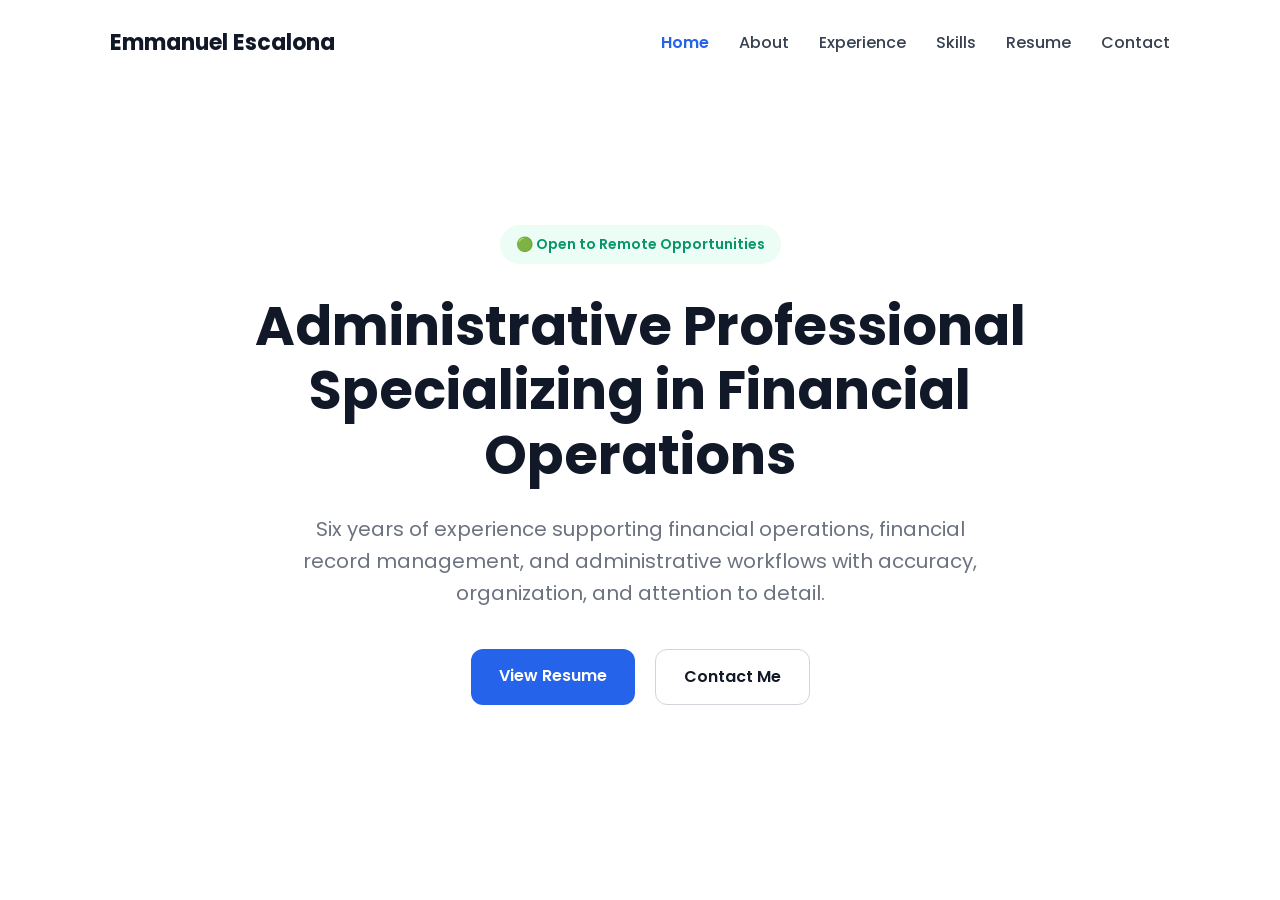
==== index.html @ cd3d1777 "Update index.html" ====
<!DOCTYPE html>
<html lang="en">

<head>

    <meta charset="UTF-8">

    <meta name="viewport" content="width=device-width, initial-scale=1.0">
    <link rel="icon" type="image/png" href="assets/images/favicon.png">

    <title>Emmanuel Escalona | Administrative & Operations Professional</title>

    <link rel="preconnect" href="https://fonts.googleapis.com">

    <link rel="preconnect" href="https://fonts.gstatic.com" crossorigin>

    <link href="https://fonts.googleapis.com/css2?family=Poppins:wght@400;500;600;700&display=swap" rel="stylesheet">

    <link rel="stylesheet" href="css/style.css">

</head>

<body>

<header>

<nav class="navbar">

<div class="logo">

Emmanuel Escalona

</div>

<nav>
    <ul class="nav-links">
        <li><a href="index.html" class="active">Home</a></li>
        <li><a href="about.html">About</a></li>
        <li><a href="experience.html">Experience</a></li>
        <li><a href="skills.html">Skills</a></li>
        <li><a href="resume.html">Resume</a></li>
        <li><a href="contact.html">Contact</a></li>
    </ul>
</nav>

</nav>

</header>

<!-- =========================================
     HERO SECTION
     Professional Introduction
========================================= -->
    
<section class="hero">

<p class="status">

🟢 Open to Remote Opportunities

</p>

<h1>

Administrative Professional
Specializing in Financial Operations

</h1>

<p class="hero-description">

Six years of experience supporting financial operations,
financial record management, and administrative workflows with
accuracy, organization, and attention to detail.

</p>

<div class="hero-buttons">

    <a href="resume.html" class="btn-primary">
        View Resume
    </a>

    <a href="contact.html" class="btn-secondary">
        Contact Me
    </a>

</div>

</section>

<!-- End Hero Section -->
    
    
<script src="js/script.js"></script>

</body>

</html>
---- css/style.css ----
*{
margin:0;
padding:0;
box-sizing:border-box;
}

body{

font-family:'Poppins',sans-serif;

background:#ffffff;

color:#111827;

line-height:1.6;

}

/* ==========================================
   Navigation SECTION
========================================== */


.navbar{

max-width:1100px;

margin:auto;

display:flex;

justify-content:space-between;

align-items:center;

padding:25px 20px;

}

.logo{

font-size:22px;

font-weight:700;

}

.nav-links{

display:flex;

gap:30px;

list-style:none;

}

.nav-links a{

    text-decoration:none;

    color:#374151;

    font-weight:500;

    transition:
        color .3s ease;

}

.nav-links a:hover{

color:#2563EB;

}

.nav-links a.active{

    color:#2563EB;

    font-weight:600;

}

/* ==========================================
   HERO SECTION
========================================== */


.hero{

max-width:900px;

margin:120px auto;

padding:20px;

text-align:center;

}

.status{

display:inline-block;

background:#ECFDF5;

color:#059669;

padding:8px 16px;

border-radius:50px;

font-size:14px;

font-weight:600;

margin-bottom:30px;

}

.hero h1{

font-size:54px;

line-height:1.2;

margin-bottom:25px;

}

.hero-description{

font-size:20px;

color:#6B7280;

max-width:700px;

margin:auto;

margin-bottom:40px;

}

.hero-buttons{

display:flex;

justify-content:center;

gap:20px;

}

.btn-primary{

    background:#2563EB;

    color:white;

    padding:14px 28px;

    border-radius:12px;

    text-decoration:none;

    font-weight:600;

    transition:transform .3s ease,
               box-shadow .3s ease,
               background-color .3s ease;

}

.btn-primary:hover{

    background:#1D4ED8;

    transform:translateY(-3px);

    box-shadow:0 10px 20px rgba(37,99,235,.25);

}

.btn-secondary{

    border:1px solid #D1D5DB;

    padding:14px 28px;

    border-radius:12px;

    text-decoration:none;

    color:#111827;

    font-weight:600;

    transition:transform .3s ease,
               background-color .3s ease,
               box-shadow .3s ease;

}

.btn-secondary:hover{

    background:#F9FAFB;

    transform:translateY(-3px);

    box-shadow:0 10px 20px rgba(0,0,0,.08);

}

/* Mobile Hero */

@media (max-width:768px){

    .hero{

        margin:60px auto;
        padding:20px;

    }

    .hero h1{

        font-size:36px;

    }

    .hero-description{

        font-size:18px;

    }

    .hero-buttons{

        flex-direction:column;
        align-items:center;

    }

    .hero-buttons a{

        width:220px;
        text-align:center;

    }

}

/* End Hero Section */

   
/* ==========================================
   ABOUT PAGE
========================================== */


.about{

    padding:120px 10%;

}


.about-container{

    display:flex;

    align-items:center;

    justify-content:center;

    gap:60px;

}


.about-image{

    width:300px;
    height:300px;

}


.about-image img{

    width:100%;

    height:100%;

    object-fit:cover;

    border-radius:50%;

    transition:transform .3s ease,
               box-shadow .3s ease;

}

.about-image img:hover{

    transform:scale(1.03);

    box-shadow:0 12px 30px rgba(0,0,0,.15);

}


.profile-placeholder{

    width:100%;

    height:100%;

    border-radius:50%;

    background:#e5e7eb;

    display:flex;

    align-items:center;

    justify-content:center;

    font-size:20px;

    color:#374151;

}


.about-content{

    max-width:600px;

}


.about-content h1{

    font-size:42px;

    font-weight:700;

    color:#111827;

    margin-bottom:15px;

}


.about-content h2{

    font-size:28px;

    color:#2563EB;

    margin-bottom:20px;

}


.about-content p{

    font-size:18px;

    line-height:1.8;

    color:#4B5563;

    margin-bottom:15px;

}


/* End About Page */


/* ==========================================
   EXPERIENCE PAGE
========================================== */


.experience{

    padding:100px 10%;

}


.page-title{

    text-align:center;

    font-size:42px;

    margin-bottom:60px;

    color:#111827;

}



.experience-container{

    display:flex;

    flex-direction:column;

    gap:40px;

}



.experience-card{

    background:#ffffff;

    padding:35px;

    border-radius:15px;

    box-shadow:0 10px 25px rgba(0,0,0,0.08);

    transition:
        transform .3s ease,
        box-shadow .3s ease;

}


.experience-card:hover{

    transform:translateY(-8px);

    box-shadow:0 20px 35px rgba(0,0,0,0.12);

}



.experience-card h2{

    font-size:28px;

    color:#111827;

    margin-bottom:10px;

}



.experience-card h3{

    color:#2563EB;

    margin-bottom:10px;

}



.date{

    color:#6B7280;

    font-weight:500;

    margin-bottom:20px;

}



.experience-card ul{

    padding-left:20px;

}



.experience-card li{

    line-height:1.8;

    color:#4B5563;

}

/* ==========================================
   SKILLS PAGE
========================================== */


.skills{

    padding:100px 10%;

}



.skills-container{

    display:grid;

    grid-template-columns:repeat(3,1fr);

    gap:30px;

}



.skill-card{

    background:white;

    padding:35px;

    border-radius:15px;

    box-shadow:0 10px 25px rgba(0,0,0,0.08);

    transition:
        transform .3s ease,
        box-shadow .3s ease;

}


.skill-card:hover{

    transform:translateY(-8px);

    box-shadow:0 20px 35px rgba(0,0,0,0.12);

}


.skill-card h2{

    color:#111827;

    font-size:24px;

    margin-bottom:20px;

}



.skill-card ul{

    padding-left:20px;

}



.skill-card li{

    color:#4B5563;

    line-height:1.8;

}




@media(max-width:768px){


    .skills-container{

        grid-template-columns:1fr;

    }


}

/* ==========================================
   RESUME PAGE
========================================== */


.resume{

    padding:100px 10%;

}



.resume-container{

    text-align:center;

}



.resume-container p{

    font-size:18px;

    color:#4B5563;

    margin-bottom:30px;

}



.resume-buttons{

    display:flex;

    justify-content:center;

    gap:20px;

    margin-bottom:40px;

}



.resume-btn{

    background:#2563EB;

    color:white;

    padding:12px 25px;

    border-radius:8px;

    text-decoration:none;

    font-weight:600;

    transition:
        transform .3s ease,
        box-shadow .3s ease,
        background-color .3s ease;

}


.resume-btn:hover{

    background:#1D4ED8;

    transform:translateY(-3px);

    box-shadow:0 10px 20px rgba(37,99,235,.25);

}



@media(max-width:768px){


    .resume-buttons{

        flex-direction:column;

        align-items:center;

    }


    .resume-btn{

        width:200px;

    }


}

/* ==========================================
   CONTACT PAGE
========================================== */


.contact{

    padding:100px 10%;

}



.contact-container{

    text-align:center;

    max-width:900px;

    margin:auto;

}



.contact-container p{

    font-size:18px;

    color:#4B5563;

    line-height:1.8;

}



.contact-info{

    display:flex;

    justify-content:center;

    gap:30px;

    margin-top:50px;

}



.contact-card{

    background:white;

    padding:30px;

    width:300px;

    border-radius:15px;

    box-shadow:0 10px 25px rgba(0,0,0,0.08);

    transition:
        transform .3s ease,
        box-shadow .3s ease;

}

.contact-card:hover{

    transform:translateY(-8px);

    box-shadow:0 20px 35px rgba(0,0,0,0.12);

}



.contact-card h2{

    color:#111827;

    margin-bottom:15px;

}



.contact-card p{

    font-size:16px;
   overflow-wrap:break-word;
   
}



@media(max-width:768px){


    .contact-info{

        flex-direction:column;

        align-items:center;

    }


}

.contact-card a{

    color:#2563EB;

    text-decoration:none;

    font-weight:600;

}


.contact-card a:hover{

    text-decoration:underline;

}

/* This is for @media */


@media (max-width:768px){


    /* Navbar */

    .navbar{

        flex-direction:column;
        gap:20px;
        padding:20px;

    }


    .nav-links{

        flex-wrap:wrap;
        justify-content:center;
        gap:15px;

    }



    /* About Section */

    .about{

        padding:60px 20px;

    }


    .about-container{

        flex-direction:column;
        text-align:center;
        gap:40px;

    }


    .about-image{

        width:200px;
        height:200px;

    }


    .about-content{

        width:100%;

    }


    .about-content h1{

        font-size:34px;

    }


    .about-content h2{

        font-size:24px;

    }


    .about-content p{

        font-size:16px;

    }

}
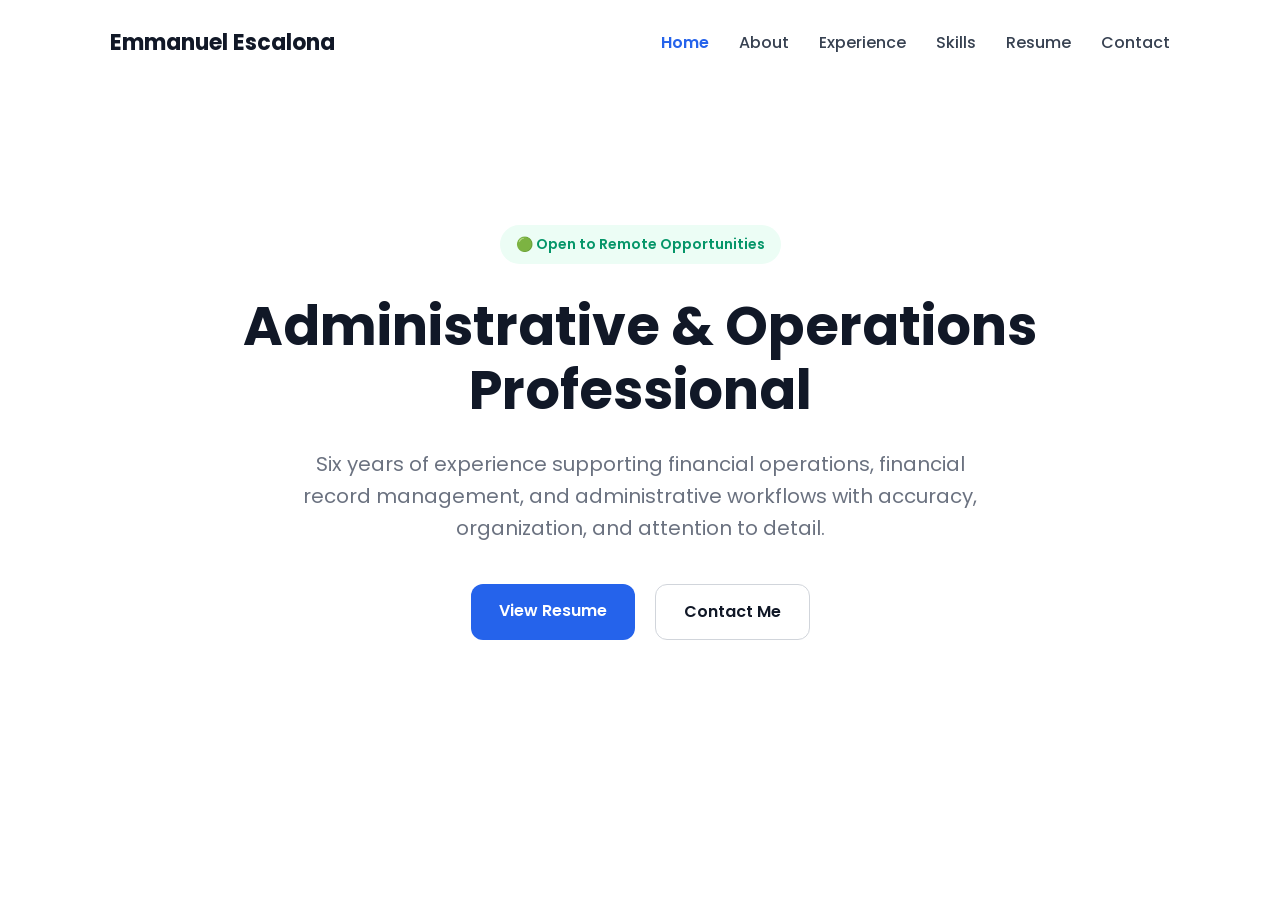
==== commit eceb20ce: "Update index.html" ====
--- a/index.html
+++ b/index.html
@@ -62,8 +62,7 @@
 
 <h1>
 
-Administrative Professional
-Specializing in Financial Operations
+Administrative & Operations Professional
 
 </h1>
 
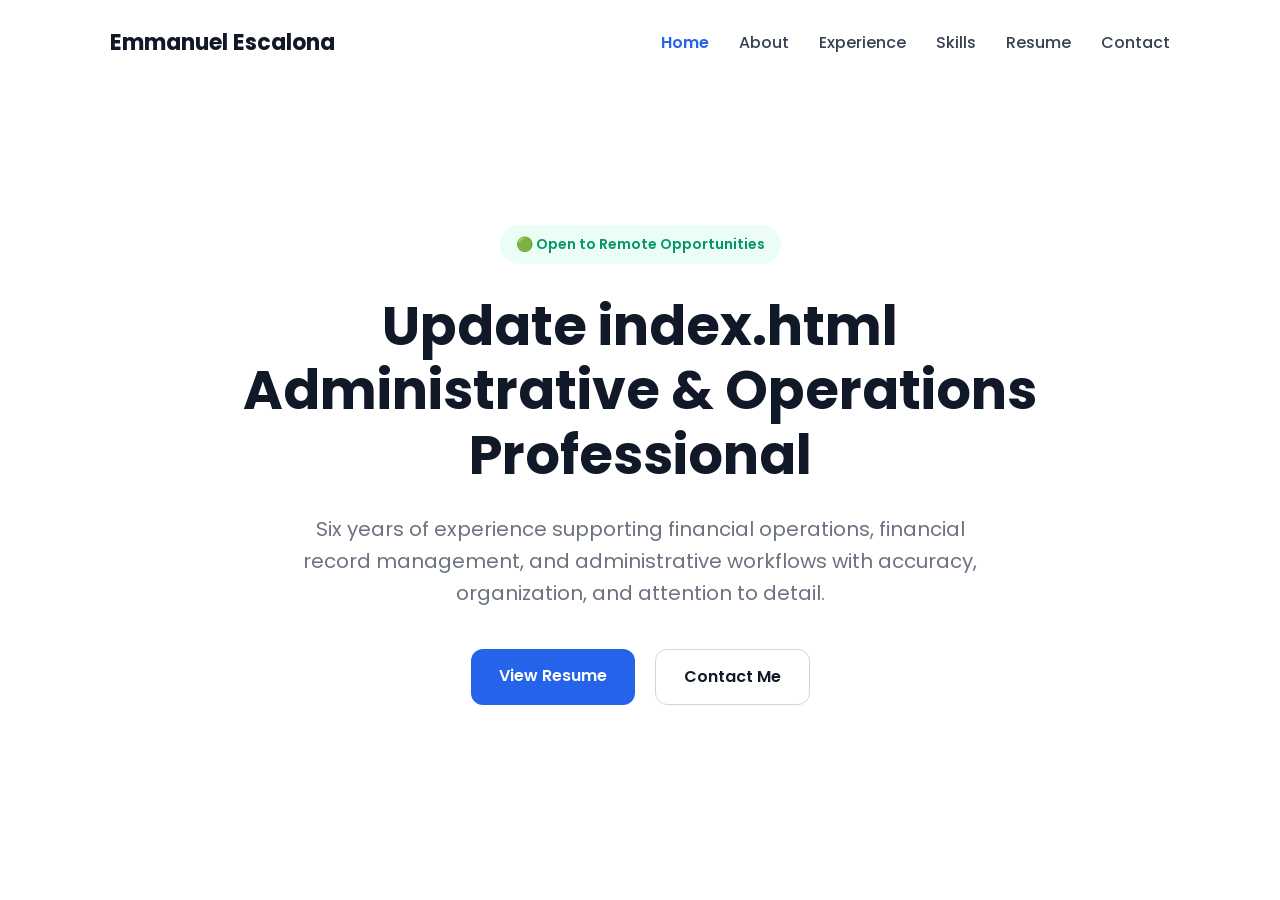
==== commit 127cb805: "Update index.html" ====
--- a/index.html
+++ b/index.html
@@ -61,7 +61,7 @@
 </p>
 
 <h1>
-
+Update index.html
 Administrative & Operations Professional
 
 </h1>
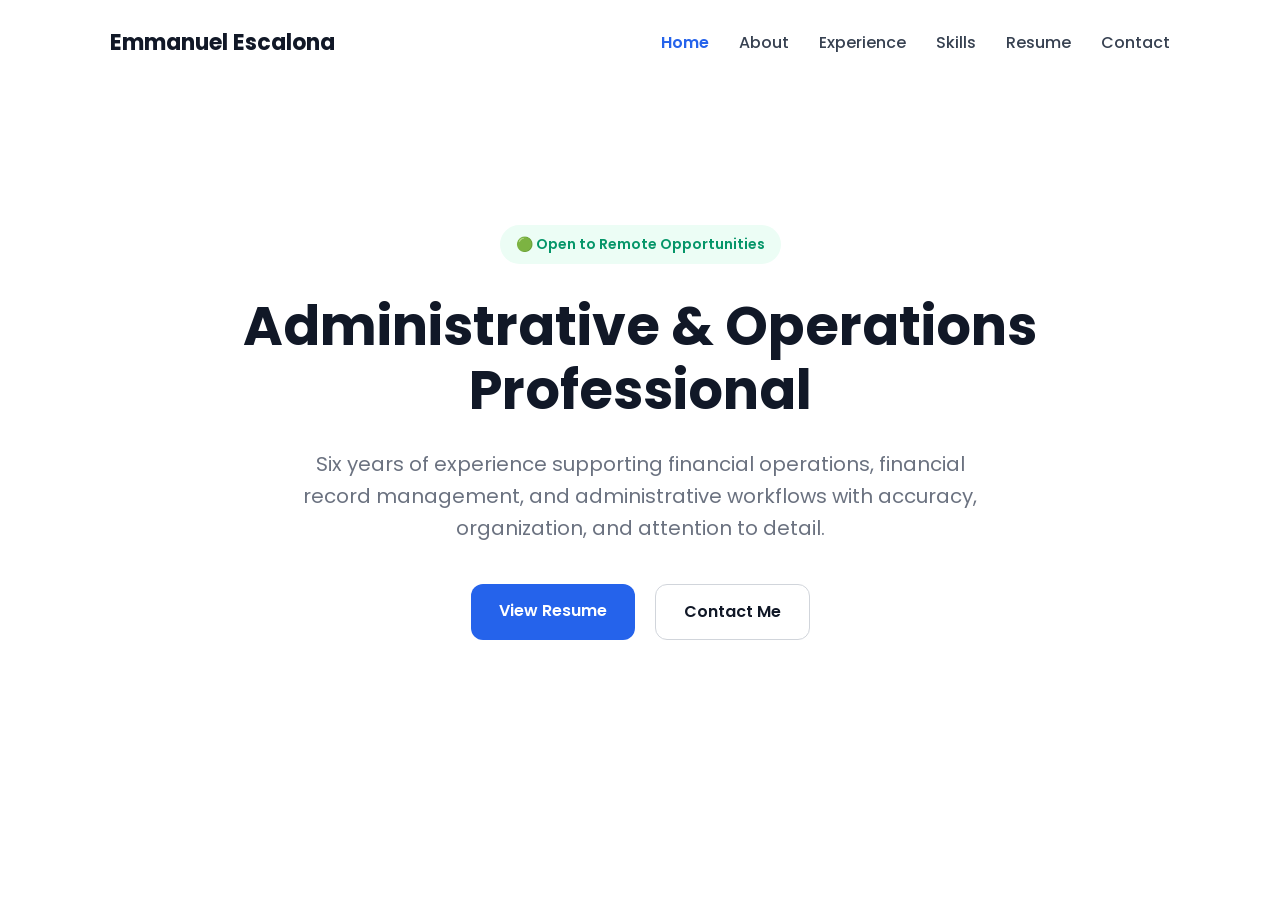
==== commit 315c1ba9: "Update index.html" ====
--- a/index.html
+++ b/index.html
@@ -61,7 +61,6 @@
 </p>
 
 <h1>
-Update index.html
 Administrative & Operations Professional
 
 </h1>
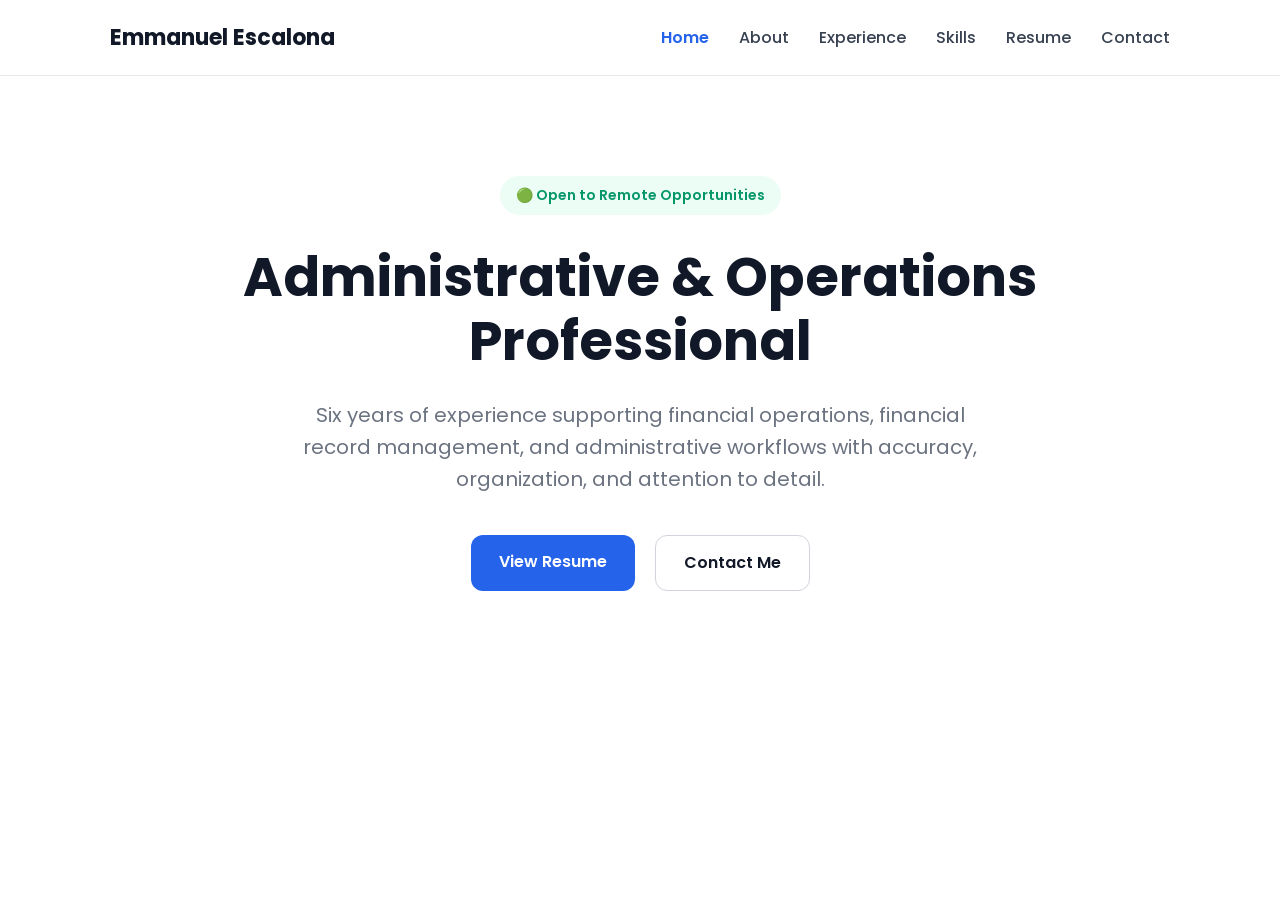
==== commit 626234f1: "Update index.html" ====
--- a/index.html
+++ b/index.html
@@ -24,26 +24,22 @@
 
 <header>
 
-<nav class="navbar">
+    <nav class="navbar">
 
-<div class="logo">
+        <div class="logo">
+            Emmanuel Escalona
+        </div>
 
-Emmanuel Escalona
+        <ul class="nav-links">
+            <li><a href="index.html" class="active">Home</a></li>
+            <li><a href="about.html">About</a></li>
+            <li><a href="experience.html">Experience</a></li>
+            <li><a href="skills.html">Skills</a></li>
+            <li><a href="resume.html">Resume</a></li>
+            <li><a href="contact.html">Contact</a></li>
+        </ul>
 
-</div>
-
-<nav>
-    <ul class="nav-links">
-        <li><a href="index.html" class="active">Home</a></li>
-        <li><a href="about.html">About</a></li>
-        <li><a href="experience.html">Experience</a></li>
-        <li><a href="skills.html">Skills</a></li>
-        <li><a href="resume.html">Resume</a></li>
-        <li><a href="contact.html">Contact</a></li>
-    </ul>
-</nav>
-
-</nav>
+    </nav>
 
 </header>
 
--- a/css/style.css
+++ b/css/style.css
@@ -21,37 +21,56 @@
 ========================================== */
 
 
+/* ==========================================
+   Navigation SECTION
+========================================== */
+
+header{
+
+    position:sticky;
+    top:0;
+    z-index:1000;
+
+    background:rgba(255,255,255,.92);
+
+    backdrop-filter:blur(12px);
+    -webkit-backdrop-filter:blur(12px);
+
+    border-bottom:1px solid #E5E7EB;
+
+}
+
 .navbar{
 
-max-width:1100px;
-
-margin:auto;
-
-display:flex;
-
-justify-content:space-between;
-
-align-items:center;
-
-padding:25px 20px;
+    max-width:1100px;
+
+    margin:auto;
+
+    display:flex;
+
+    justify-content:space-between;
+
+    align-items:center;
+
+    padding:20px;
 
 }
 
 .logo{
 
-font-size:22px;
-
-font-weight:700;
+    font-size:22px;
+
+    font-weight:700;
 
 }
 
 .nav-links{
 
-display:flex;
-
-gap:30px;
-
-list-style:none;
+    display:flex;
+
+    gap:30px;
+
+    list-style:none;
 
 }
 
@@ -70,7 +89,7 @@
 
 .nav-links a:hover{
 
-color:#2563EB;
+    color:#2563EB;
 
 }
 
@@ -89,13 +108,13 @@
 
 .hero{
 
-max-width:900px;
-
-margin:120px auto;
-
-padding:20px;
-
-text-align:center;
+    max-width:900px;
+
+    margin:80px auto;
+
+    padding:20px;
+
+    text-align:center;
 
 }
 
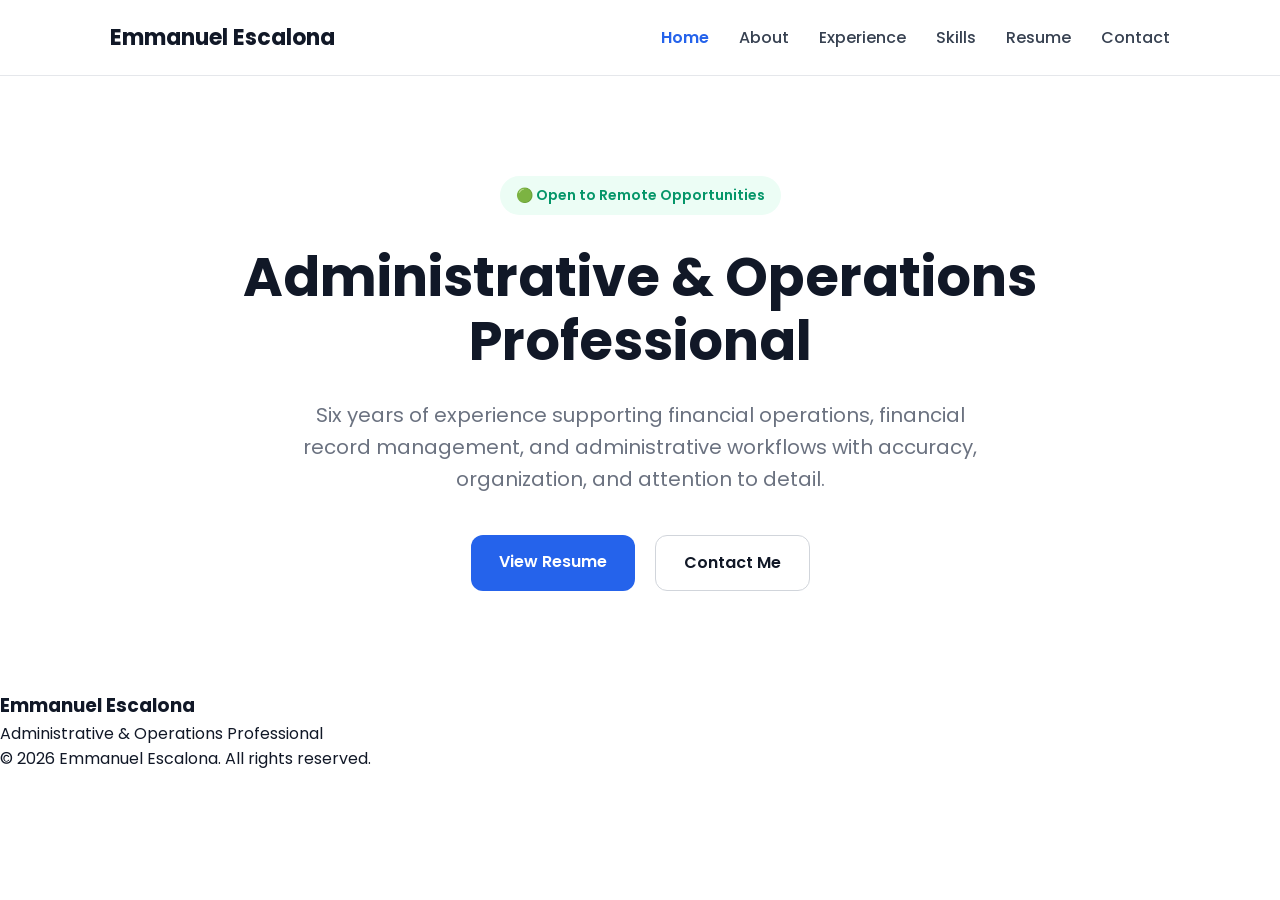
==== commit 6617817d: "Update index.html" ====
--- a/index.html
+++ b/index.html
@@ -85,6 +85,21 @@
 
 <!-- End Hero Section -->
     
+    <footer class="footer">
+
+    <div class="footer-content">
+
+        <h3>Emmanuel Escalona</h3>
+
+        <p>Administrative & Operations Professional</p>
+
+        <p class="footer-copy">
+            © 2026 Emmanuel Escalona. All rights reserved.
+        </p>
+
+    </div>
+
+</footer>
     
 <script src="js/script.js"></script>
 
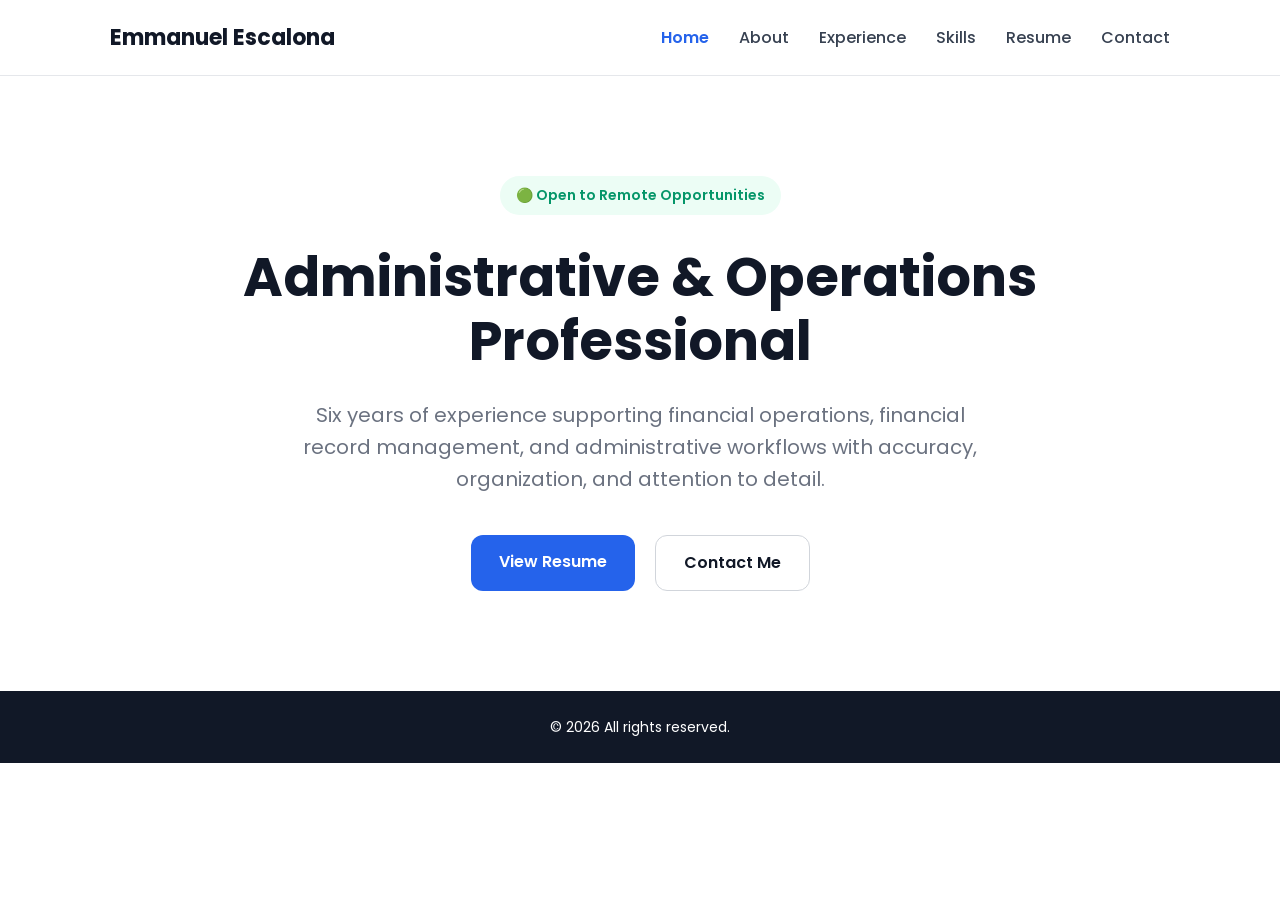
==== commit ea8d1c8d: "Update index.html" ====
--- a/index.html
+++ b/index.html
@@ -87,17 +87,9 @@
     
     <footer class="footer">
 
-    <div class="footer-content">
-
-        <h3>Emmanuel Escalona</h3>
-
-        <p>Administrative & Operations Professional</p>
-
-        <p class="footer-copy">
-            © 2026 Emmanuel Escalona. All rights reserved.
-        </p>
-
-    </div>
+    <p>
+        © 2026 All rights reserved.
+    </p>
 
 </footer>
     
--- a/css/style.css
+++ b/css/style.css
@@ -923,3 +923,26 @@
 
 }
 
+/* ==========================================
+   FOOTER
+========================================== */
+
+.footer{
+
+    background:#111827;
+
+    padding:25px 20px;
+
+    text-align:center;
+
+}
+
+.footer p{
+
+    color:#FFFFFF;
+
+    font-size:14px;
+
+    margin:0;
+
+}
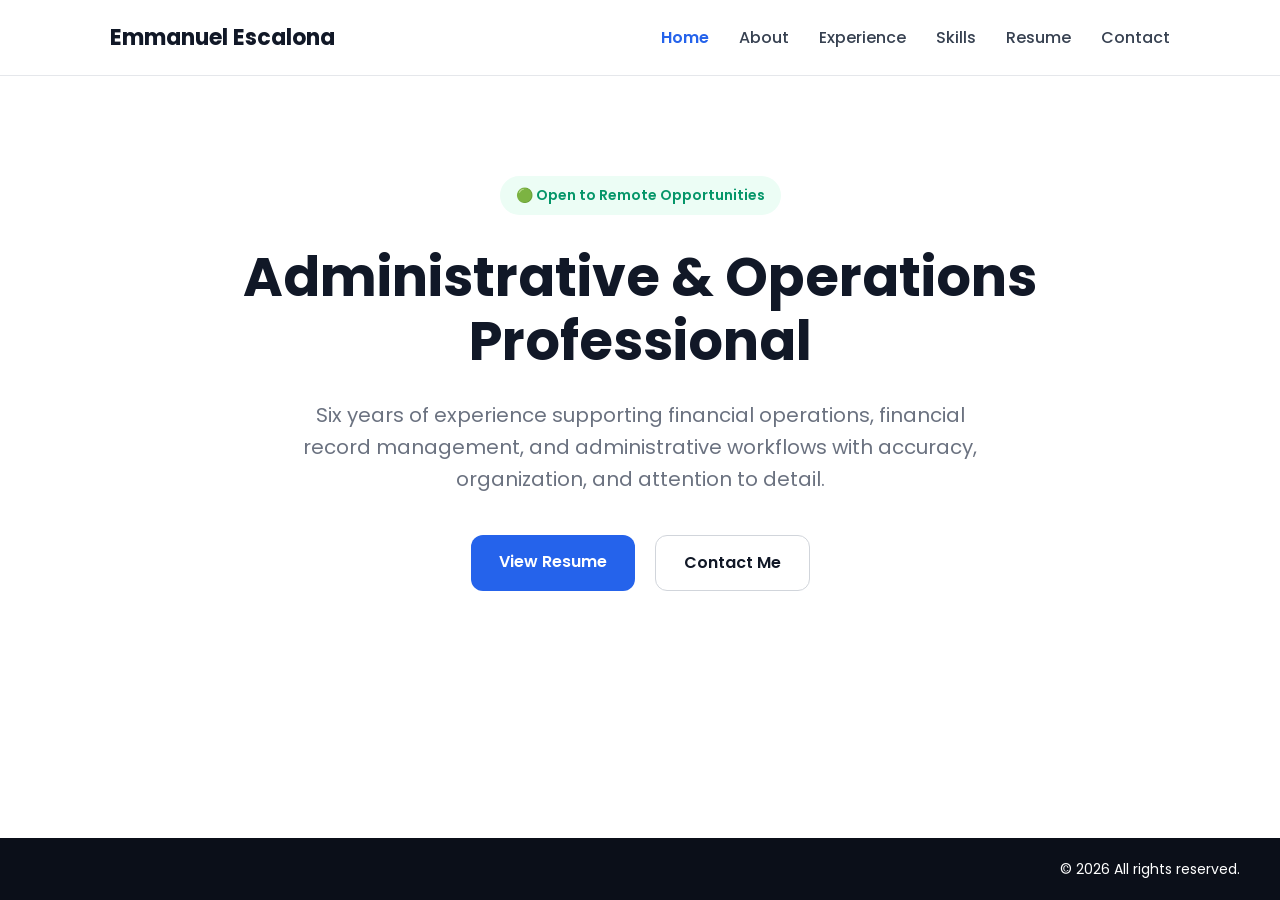
==== commit d82df2a5: "Update index.html" ====
--- a/index.html
+++ b/index.html
@@ -43,11 +43,13 @@
 
 </header>
 
-<!-- =========================================
+    <!-- =========================================
      HERO SECTION
      Professional Introduction
 ========================================= -->
-    
+
+<main>
+
 <section class="hero">
 
 <p class="status">
@@ -58,7 +60,6 @@
 
 <h1>
 Administrative & Operations Professional
-
 </h1>
 
 <p class="hero-description">
@@ -83,6 +84,15 @@
 
 </section>
 
+</main>
+
+<!-- =========================================
+     HERO SECTION
+     Professional Introduction
+========================================= -->
+    
+
+
 <!-- End Hero Section -->
     
     <footer class="footer">
--- a/css/style.css
+++ b/css/style.css
@@ -6,13 +6,25 @@
 
 body{
 
-font-family:'Poppins',sans-serif;
-
-background:#ffffff;
-
-color:#111827;
-
-line-height:1.6;
+    font-family:'Poppins',sans-serif;
+
+    background:#ffffff;
+
+    color:#111827;
+
+    line-height:1.6;
+
+    min-height:100vh;
+
+    display:flex;
+
+    flex-direction:column;
+
+}
+
+main{
+
+    flex:1;
 
 }
 
@@ -929,11 +941,9 @@
 
 .footer{
 
-    background:#111827;
-
-    padding:25px 20px;
-
-    text-align:center;
+    background:#0B0F19;
+
+    padding:20px 40px;
 
 }
 
@@ -943,6 +953,8 @@
 
     font-size:14px;
 
+    text-align:right;
+
     margin:0;
 
 }
